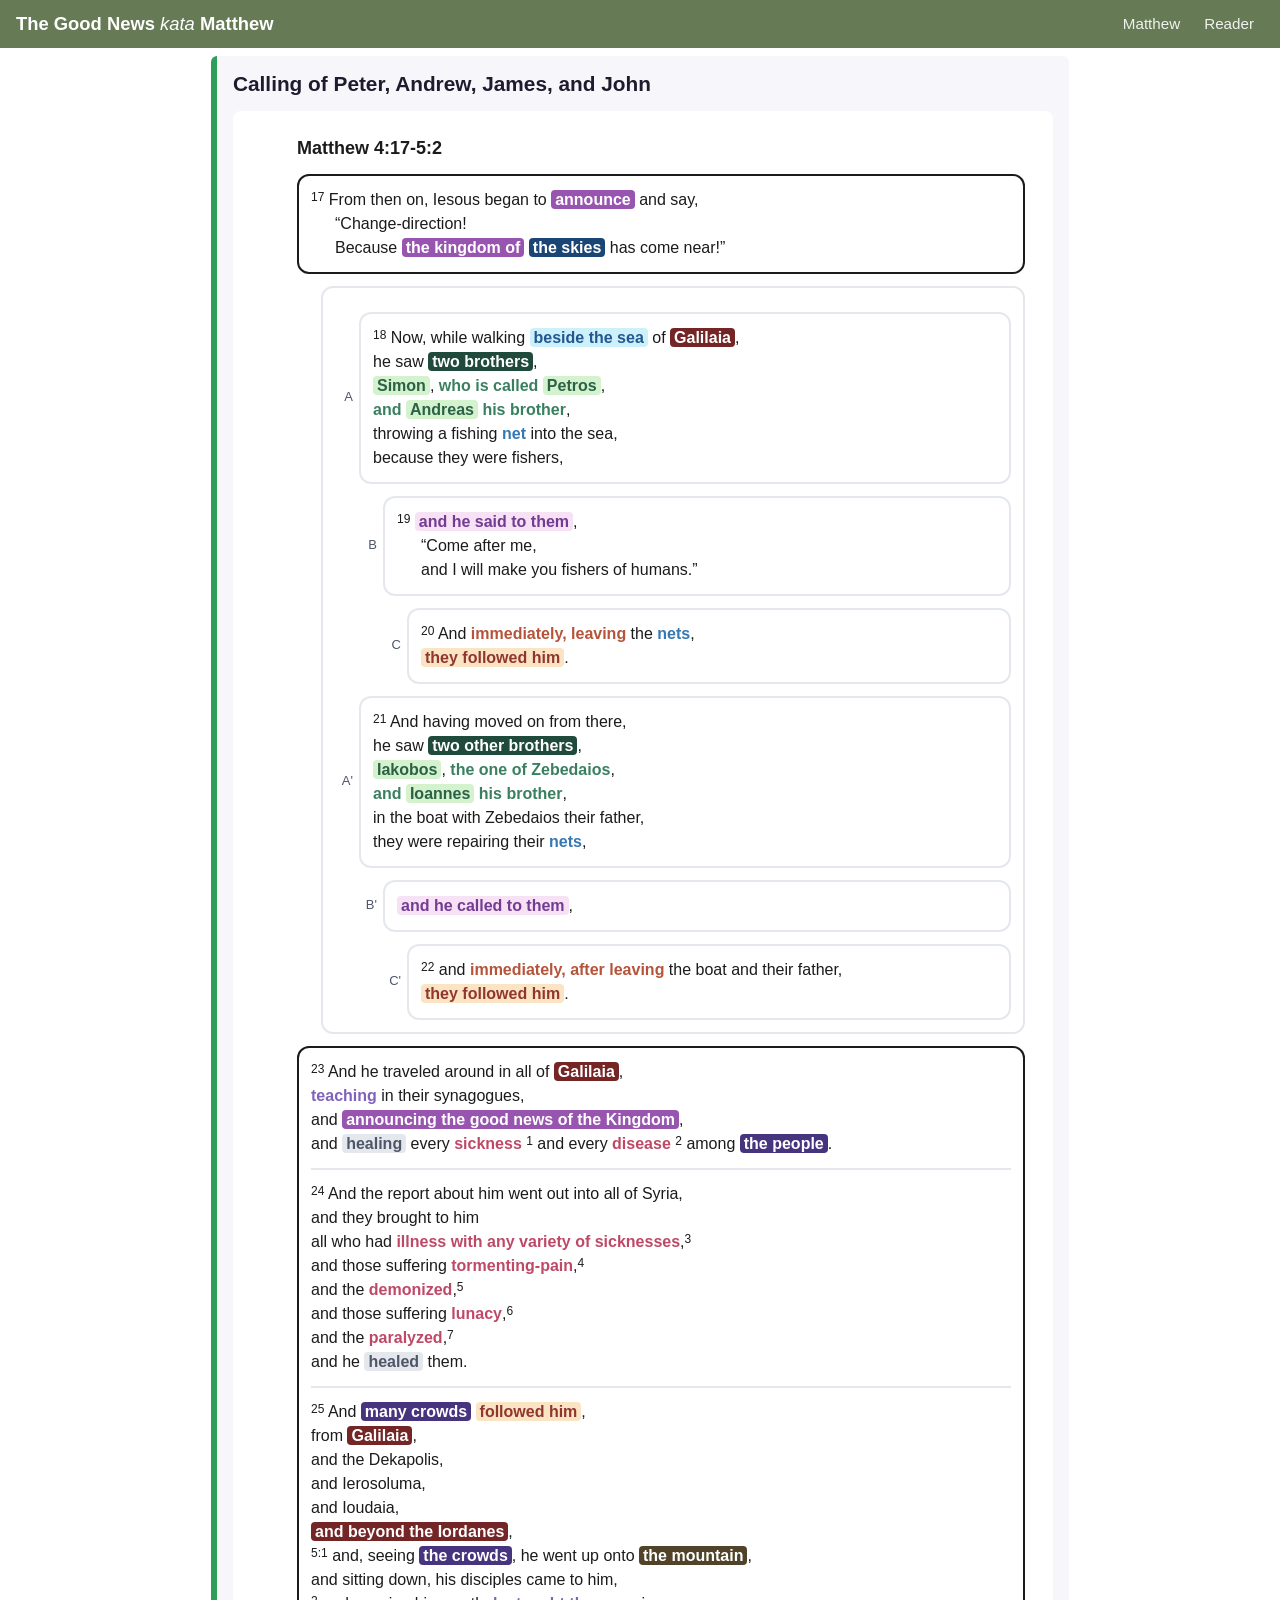
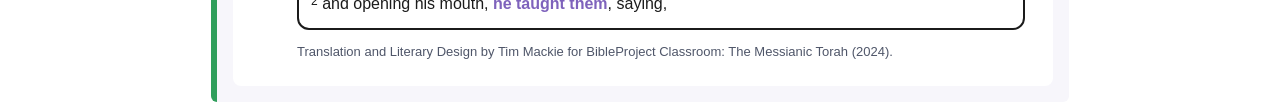
==== public/callingfourfishers.html @ 562ca9f4 "filler section" ====
<!doctype html>
<html lang="en">
<head>
<meta charset="utf-8">
<meta name="viewport" content="width=device-width, initial-scale=1">
<title>Calling of Peter, Andrew, James, and John</title>
<link rel="stylesheet" href="styles/literary-design.css">
<style>
.fishers{--bg:#f7f6fb;--fg:#1f1b2e;--muted:#6b6580;--line:#e2dfeb;--tint:#eeebf5;--c0:#2f9e5b;
  background:var(--bg);color:var(--fg);padding:12px 16px 16px;border-radius:6px;border-left:6px solid var(--c0);max-width:820px;margin:8px auto;
  font-family:"Graphik Web",-apple-system,BlinkMacSystemFont,"Segoe UI",Roboto,"Helvetica Neue",Arial,sans-serif;font-size:16px;line-height:1.5}
.fishers h1{margin:0 0 12px;font-size:1.3rem;font-weight:700}
.fishers .passage{background:#fff;border-radius:8px;padding:12px 16px}
body{margin:0}
@media (max-width:860px){.fishers{margin:8px}}
</style>
<script src="scripts/site-header.js?v=1"></script>
</head>
<body>
<site-header></site-header>
<script src="scripts/literary-design.js?v=2"></script>
<main class="fishers">
<h1>Calling of Peter, Andrew, James, and John</h1>
<div class="passage">Loading…</div>
</main>
<script>
(async () => {
  const text = document.querySelector(".fishers .passage");
  try {
    const visual = await LiteraryDesign.load("matthew-4-17-5-2");
    text.replaceChildren(LiteraryDesign.render(visual));
  } catch (err) {
    text.textContent = "Couldn't load the text.";
    console.error(err);
  }
})();
</script>
</body>
</html>
---- public/styles/literary-design.css ----
/* Literary-design text (BibleProject Classroom USX), rendered by scripts/literary-design.js.
   Colors and layout follow bp-web-components v0.27.2 (mark.css, literary-design.css). */
.ld {
  --ld-white: #ffffff;
  --ld-black: #1b1b1b;
  --ld-neutral-10: #e4e8ed; --ld-neutral-50: #6b7384; --ld-neutral-60: #4f5669; --ld-neutral-70: #3e4054; --ld-neutral-90: #181d36;
  --ld-red-10: #f9e3de; --ld-red-50: #be4967; --ld-red-60: #972a4e; --ld-red-70: #751f40;
  --ld-orange-10: #fae4c4; --ld-orange-50: #b5543a; --ld-orange-60: #91362e; --ld-orange-70: #742626;
  --ld-green-10: #d3f2cd; --ld-green-50: #3a8060; --ld-green-60: #2b6146; --ld-green-70: #204b3c;
  --ld-turquoise-10: #b9eff7; --ld-turquoise-50: #097d8d; --ld-turquoise-60: #00626f; --ld-turquoise-70: #004d58;
  --ld-cyan-10: #ccf1fa; --ld-cyan-50: #3678b4; --ld-cyan-60: #245791; --ld-cyan-70: #1b4575;
  --ld-blue-10: #d9ecfd; --ld-blue-50: #5869cd; --ld-blue-60: #404ca6; --ld-blue-70: #313c86;
  --ld-violet-10: #e6e6fa; --ld-violet-50: #7e62bc; --ld-violet-60: #5d4897; --ld-violet-70: #47347e;
  --ld-purple-10: #f7e1f5; --ld-purple-50: #9855af; --ld-purple-60: #713c92; --ld-purple-70: #552d7d;
  --ld-tan-10: #efe8db; --ld-tan-50: #816f4d; --ld-tan-60: #645537; --ld-tan-70: #504329;

  font-family: "Graphik Web", -apple-system, BlinkMacSystemFont, "Segoe UI", Roboto, "Helvetica Neue", Arial, sans-serif;
  font-size: 16px;
  line-height: 1.5;
  color: var(--ld-black);
  background: var(--ld-white);
  padding: 12px 12px 12px 48px; /* room for sidebar labels */
  border-radius: 8px;
}

.ld-title { font-size: 22px; font-weight: 400; line-height: 1.375; }
.ld-reference { font-size: 18px; font-weight: 700; }
.ld-caption { margin-top: 12px; font-size: 13px; color: var(--ld-neutral-60); }
.ld-status { color: var(--ld-neutral-60); font-style: italic; }

.ld-para { display: block; }

.ld-group { position: relative; display: block; padding: 0; border-radius: 12px; }
.ld-group[data-type="primary"],
.ld-group[data-type="primary-alt"],
.ld-group[data-type="secondary"] { box-sizing: border-box; margin: 12px 0; padding: 12px; }
.ld-group[data-type="primary"] { border: 2px solid var(--ld-black); }
.ld-group[data-type="primary-alt"] { border-top: 2px solid var(--ld-black); border-radius: 0; padding: 12px 0 0; }
.ld-group[data-type="secondary"] { border: 2px solid var(--ld-neutral-10); }
.ld-group > .ld-group:last-child[data-type] { margin-bottom: 0; }
.ld-group[data-indent="1"] { margin-inline-start: 1.5rem; }
.ld-group[data-indent="2"] { margin-inline-start: 3rem; }
.ld-group[data-indent="3"] { margin-inline-start: 4.5rem; }
.ld-group[data-indent="4"] { margin-inline-start: 6rem; }
.ld-group[data-indent="5"] { margin-inline-start: 7.5rem; }

.ld-group-title { font-size: 14px; font-weight: 600; margin-bottom: 4px; }

.ld-sidebar-value {
  position: absolute; top: 50%; inset-inline-start: 0;
  transform: translate(calc(-100% - 8px), -50%);
  color: var(--ld-neutral-60); font-size: 13px; padding-bottom: 2px;
}

.ld-verse { font-size: 12px; vertical-align: 4px; }
.ld-optbreak { display: block; border-bottom: 2px solid var(--ld-neutral-10); margin: 12px 0; }
.ld-word-original { white-space: nowrap; }

.ld-mark {
  padding: 1px 4px; border-radius: 4px; font-weight: 600;
  -webkit-box-decoration-break: clone; box-decoration-break: clone;
}
.ld-mark.text { background-color: transparent; padding: 0; border-radius: 0; }

.ld-mark.red { color: var(--ld-red-50); }
.ld-mark.red.highlight-light { color: var(--ld-red-60); background-color: var(--ld-red-10); }
.ld-mark.red.highlight { color: var(--ld-white); background-color: var(--ld-red-50); }
.ld-mark.red.highlight-dark { color: var(--ld-white); background-color: var(--ld-red-70); }

.ld-mark.orange { color: var(--ld-orange-50); }
.ld-mark.orange.highlight-light { color: var(--ld-orange-60); background-color: var(--ld-orange-10); }
.ld-mark.orange.highlight { color: var(--ld-white); background-color: var(--ld-orange-50); }
.ld-mark.orange.highlight-dark { color: var(--ld-white); background-color: var(--ld-orange-70); }

.ld-mark.green { color: var(--ld-green-50); }
.ld-mark.green.highlight-light { color: var(--ld-green-60); background-color: var(--ld-green-10); }
.ld-mark.green.highlight { color: var(--ld-white); background-color: var(--ld-green-50); }
.ld-mark.green.highlight-dark { color: var(--ld-white); background-color: var(--ld-green-70); }

.ld-mark.turquoise { color: var(--ld-turquoise-50); }
.ld-mark.turquoise.highlight-light { color: var(--ld-turquoise-60); background-color: var(--ld-turquoise-10); }
.ld-mark.turquoise.highlight { color: var(--ld-white); background-color: var(--ld-turquoise-50); }
.ld-mark.turquoise.highlight-dark { color: var(--ld-white); background-color: var(--ld-turquoise-70); }

.ld-mark.cyan { color: var(--ld-cyan-50); }
.ld-mark.cyan.highlight-light { color: var(--ld-cyan-60); background-color: var(--ld-cyan-10); }
.ld-mark.cyan.highlight { color: var(--ld-white); background-color: var(--ld-cyan-50); }
.ld-mark.cyan.highlight-dark { color: var(--ld-white); background-color: var(--ld-cyan-70); }

.ld-mark.blue { color: var(--ld-blue-50); }
.ld-mark.blue.highlight-light { color: var(--ld-blue-60); background-color: var(--ld-blue-10); }
.ld-mark.blue.highlight { color: var(--ld-white); background-color: var(--ld-blue-50); }
.ld-mark.blue.highlight-dark { color: var(--ld-white); background-color: var(--ld-blue-70); }

.ld-mark.violet { color: var(--ld-violet-50); }
.ld-mark.violet.highlight-light { color: var(--ld-violet-60); background-color: var(--ld-violet-10); }
.ld-mark.violet.highlight { color: var(--ld-white); background-color: var(--ld-violet-50); }
.ld-mark.violet.highlight-dark { color: var(--ld-white); background-color: var(--ld-violet-70); }

.ld-mark.purple { color: var(--ld-purple-50); }
.ld-mark.purple.highlight-light { color: var(--ld-purple-60); background-color: var(--ld-purple-10); }
.ld-mark.purple.highlight { color: var(--ld-white); background-color: var(--ld-purple-50); }
.ld-mark.purple.highlight-dark { color: var(--ld-white); background-color: var(--ld-purple-70); }

.ld-mark.tan { color: var(--ld-tan-50); }
.ld-mark.tan.highlight-light { color: var(--ld-tan-60); background-color: var(--ld-tan-10); }
.ld-mark.tan.highlight { color: var(--ld-white); background-color: var(--ld-tan-50); }
.ld-mark.tan.highlight-dark { color: var(--ld-white); background-color: var(--ld-tan-70); }

.ld-mark.black { color: var(--ld-neutral-90); }
.ld-mark.black.highlight-light { color: var(--ld-neutral-60); background-color: var(--ld-neutral-10); }
.ld-mark.black.highlight { color: var(--ld-white); background-color: var(--ld-neutral-50); }
.ld-mark.black.highlight-dark { color: var(--ld-white); background-color: var(--ld-neutral-70); }
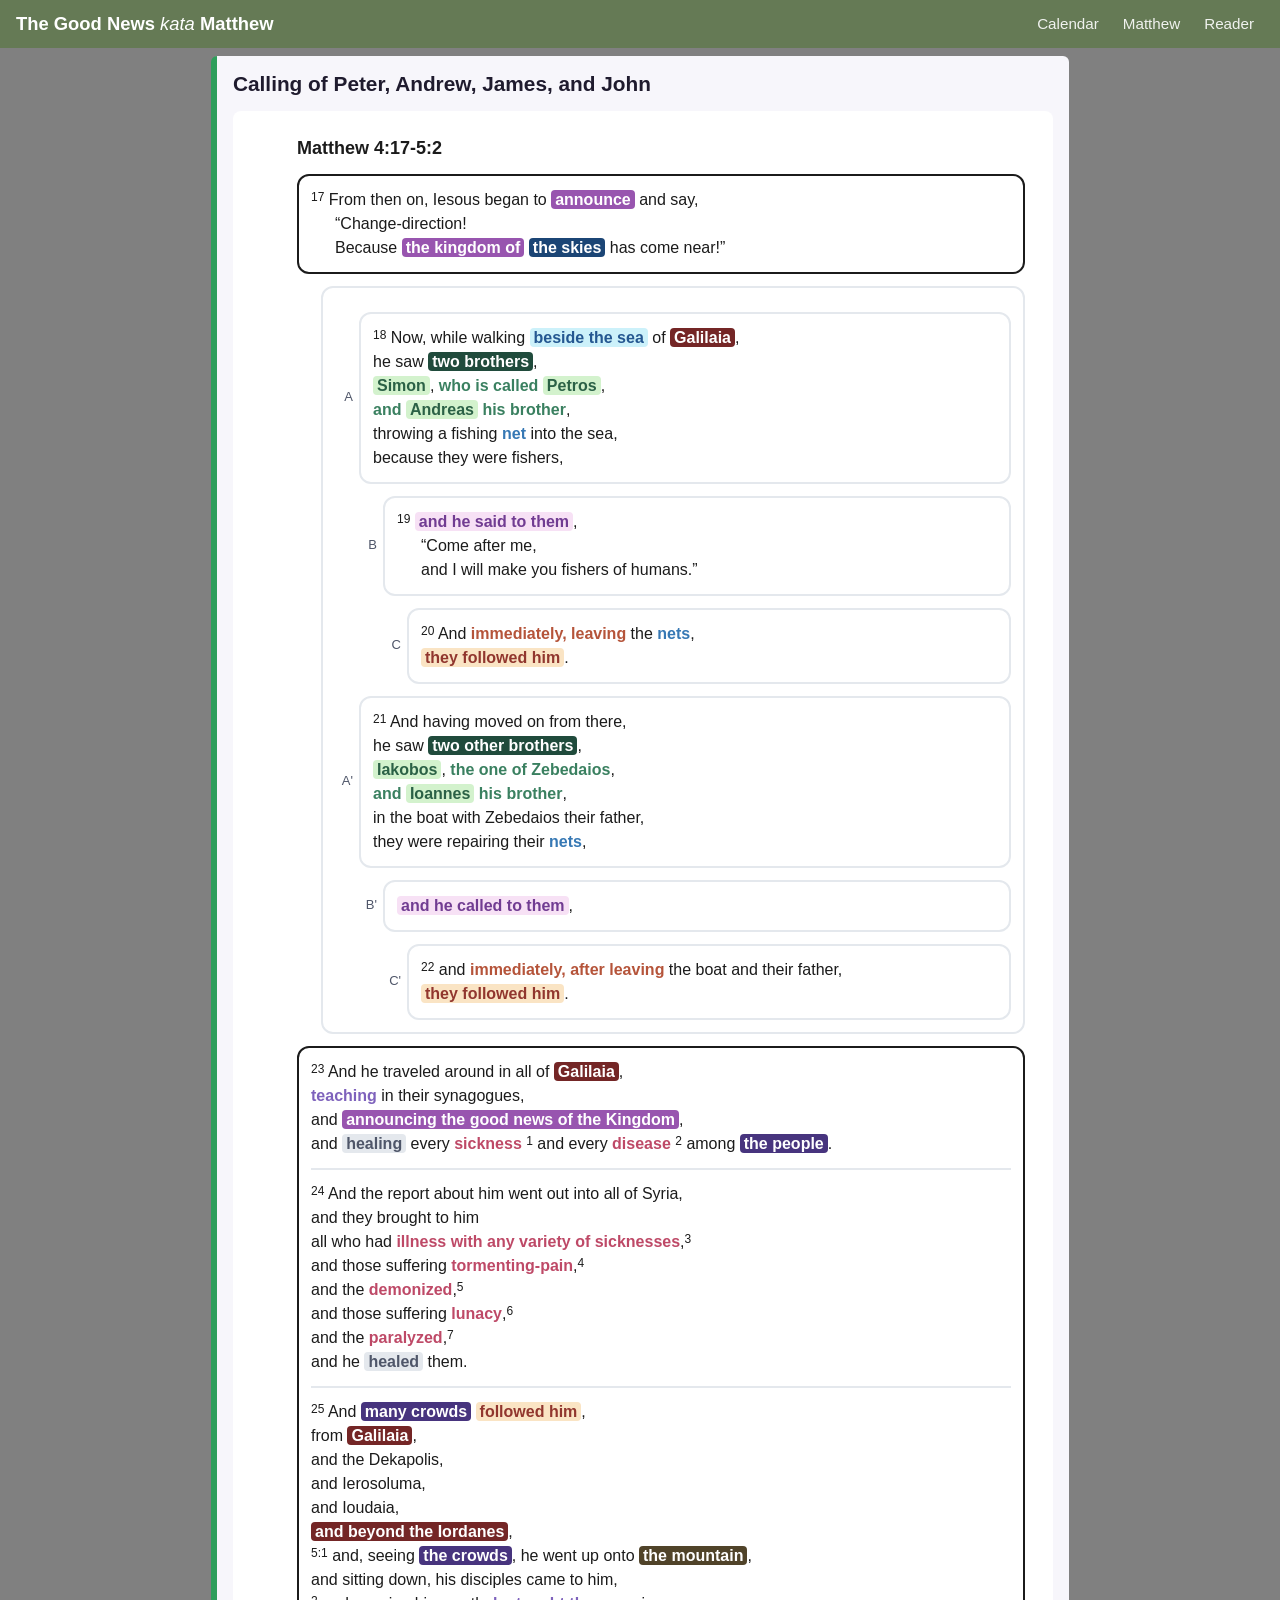
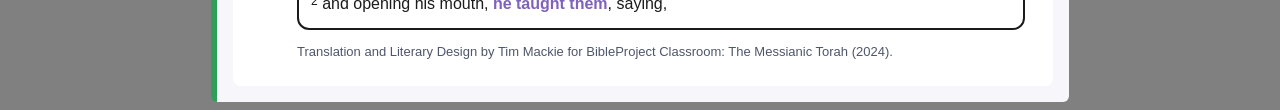
==== commit fad88afb: "swapping the homepage" ====
--- a/public/callingfourfishers.html
+++ b/public/callingfourfishers.html
@@ -4,21 +4,21 @@
 <meta charset="utf-8">
 <meta name="viewport" content="width=device-width, initial-scale=1">
 <title>Calling of Peter, Andrew, James, and John</title>
-<link rel="stylesheet" href="styles/literary-design.css">
+<link rel="stylesheet" href="styles/literary-design.css?v=8">
 <style>
 .fishers{--bg:#f7f6fb;--fg:#1f1b2e;--muted:#6b6580;--line:#e2dfeb;--tint:#eeebf5;--c0:#2f9e5b;
   background:var(--bg);color:var(--fg);padding:12px 16px 16px;border-radius:6px;border-left:6px solid var(--c0);max-width:820px;margin:8px auto;
   font-family:"Graphik Web",-apple-system,BlinkMacSystemFont,"Segoe UI",Roboto,"Helvetica Neue",Arial,sans-serif;font-size:16px;line-height:1.5}
 .fishers h1{margin:0 0 12px;font-size:1.3rem;font-weight:700}
 .fishers .passage{background:#fff;border-radius:8px;padding:12px 16px}
-body{margin:0}
+body{margin:0;background:gray}
 @media (max-width:860px){.fishers{margin:8px}}
 </style>
-<script src="scripts/site-header.js?v=1"></script>
+<script src="scripts/site-header.js?v=2"></script>
 </head>
 <body>
 <site-header></site-header>
-<script src="scripts/literary-design.js?v=2"></script>
+<script src="scripts/literary-design.js?v=11"></script>
 <main class="fishers">
 <h1>Calling of Peter, Andrew, James, and John</h1>
 <div class="passage">Loading…</div>
--- a/public/styles/literary-design.css
+++ b/public/styles/literary-design.css
@@ -60,6 +60,7 @@
   padding: 1px 4px; border-radius: 4px; font-weight: 600;
   -webkit-box-decoration-break: clone; box-decoration-break: clone;
 }
+.ld-mark.bd { font-weight: 800; }
 .ld-mark.text { background-color: transparent; padding: 0; border-radius: 0; }
 
 .ld-mark.red { color: var(--ld-red-50); }
@@ -111,3 +112,42 @@
 .ld-mark.black.highlight-light { color: var(--ld-neutral-60); background-color: var(--ld-neutral-10); }
 .ld-mark.black.highlight { color: var(--ld-white); background-color: var(--ld-neutral-50); }
 .ld-mark.black.highlight-dark { color: var(--ld-white); background-color: var(--ld-neutral-70); }
+
+/* Words the translation supplies that aren't in the Greek (<char style="add">). */
+.ld-add { font-style: italic; color: var(--ld-neutral-60); }
+
+/* Cross-references: <note style="x" xref="ID"> renders as a small circled i that
+   opens a pop-up with the evidence (scripts/literary-design.js, data/xrefs.json). */
+.ld-xref {
+  display: inline-flex; align-items: center; justify-content: center; vertical-align: super;
+  box-sizing: border-box; width: 14px; height: 14px; margin: 0 2px; padding: 0;
+  border: 1.5px solid #657A55; border-radius: 50%; background: #fff; color: #657A55;
+  font: italic 700 10px/1 Georgia, "Times New Roman", serif; cursor: pointer;
+}
+button.ld-xref:hover, button.ld-xref:focus-visible { background: #657A55; color: #fff; outline: none; }
+.ld-xref-modal {
+  width: min(680px, calc(100vw - 32px)); max-height: calc(100vh - 48px); padding: 0; border: 0;
+  border-radius: 10px; background: #f7f6fb; color: #1f1b2e; box-shadow: 0 20px 60px rgba(0, 0, 0, .45);
+  overflow: hidden; font: 16px/1.5 -apple-system, BlinkMacSystemFont, "Segoe UI", Roboto, sans-serif;
+}
+.ld-xref-modal[open] { display: flex; flex-direction: column; animation: ld-xref-in .2s ease-out; }
+.ld-xref-modal::backdrop { background: rgba(15, 12, 25, .6); }
+@keyframes ld-xref-in { from { opacity: 0; transform: scale(.96); } }
+@media (prefers-reduced-motion: reduce) { .ld-xref-modal[open] { animation: none; } }
+.ld-xref-modal header { display: flex; align-items: center; gap: 10px; padding: 10px 8px 10px 16px; border-bottom: 1px solid #e2dfeb; }
+.ld-xref-modal header .ld-xref { vertical-align: middle; width: 18px; height: 18px; font-size: 12px; cursor: default; }
+.ld-xref-modal h2 { flex: 1; margin: 0; font-size: 1.05rem; font-weight: 600; }
+.ld-xref-modal .close { border: 0; background: none; color: inherit; font-size: 1.6rem; line-height: 1; cursor: pointer; padding: 2px 10px 6px; border-radius: 6px; }
+.ld-xref-modal .close:hover { background: #eeebf5; }
+.ld-xref-modal .body { overflow-y: auto; padding: 12px 16px 16px; }
+.ld-xref-modal .passage { background: #fff; border-radius: 8px; padding: 10px 14px; margin: 0 0 10px; }
+.ld-xref-modal .passage .ref { font-weight: 700; margin-bottom: 4px; }
+.ld-xref-modal .passage p { margin: 0 0 6px; }
+.ld-xref-modal .passage strong { font-weight: 700; color: #000; }
+.ld-xref-modal .passage mark { background: #fae4c4; color: inherit; border-radius: 3px; padding: 0 2px; }
+.ld-xref-modal .passage .sources { font-size: .75rem; color: #6b6580; }
+.ld-xref-modal .note { margin: 12px 0 0; padding: 10px 14px; border-left: 4px solid #657A55; background: #eeebf5; border-radius: 0 8px 8px 0; }
+.ld-xref-modal .note.intro { margin: 0 0 12px; }
+.ld-xref-modal .note p { margin: 0; }
+.ld-xref-modal .note p + p { margin-top: 6px; }
+.ld-xref-modal .note ul { margin: 4px 0 0; padding-left: 20px; }
